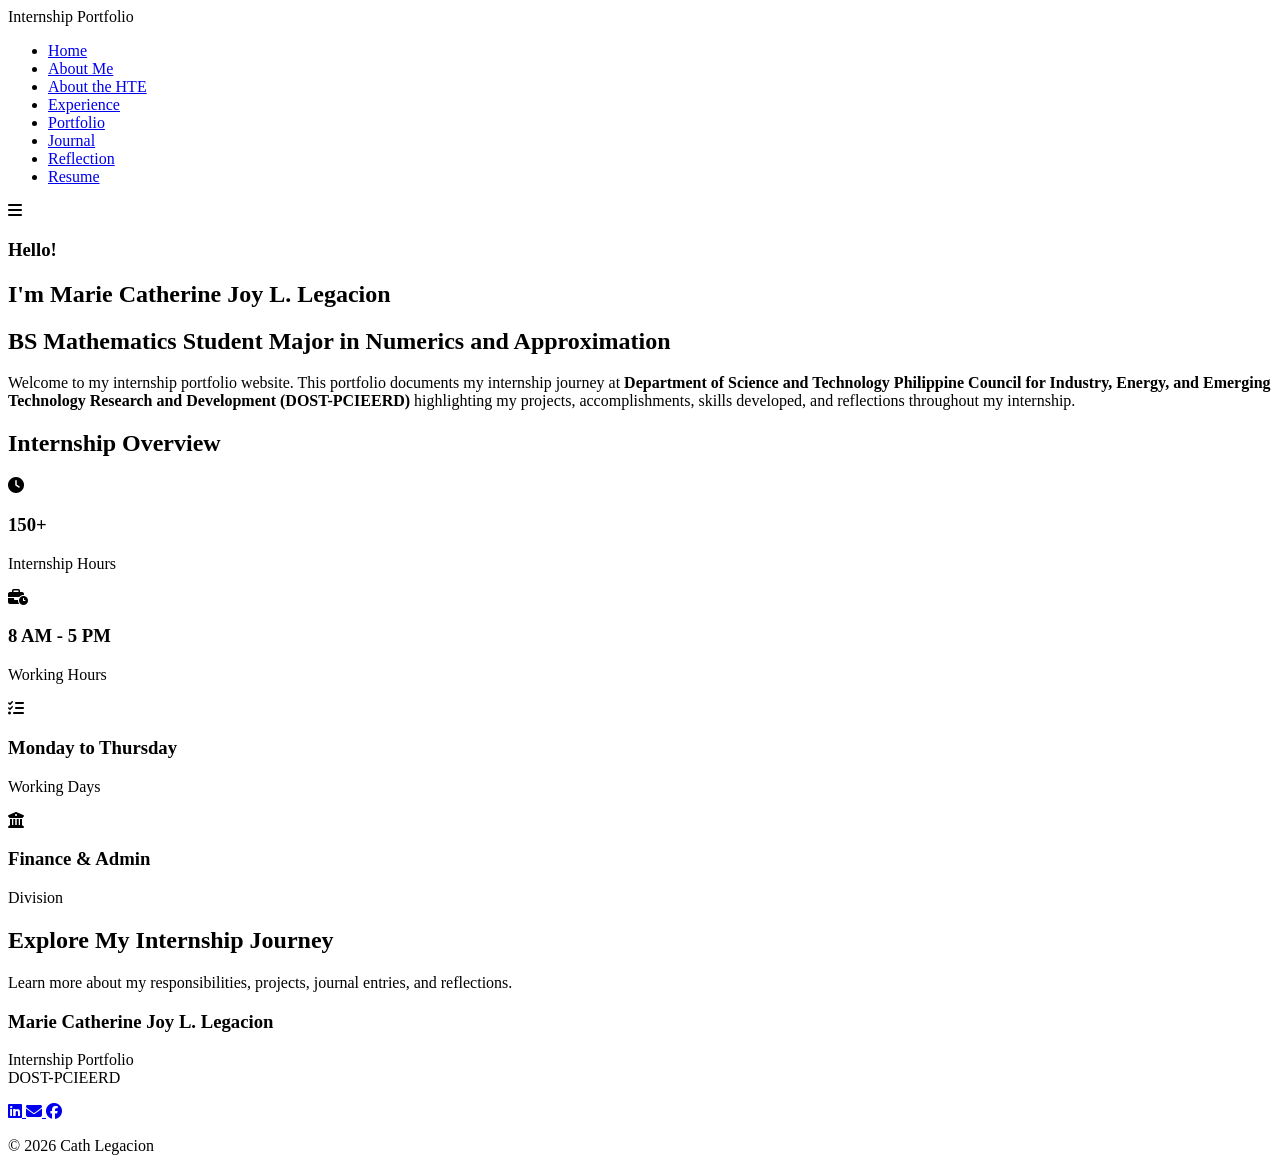
==== index.html @ b5eea6d8 "chore: initialize repository" ====
<!DOCTYPE html>
<html lang="en">

<head>

    <meta charset="UTF-8">
    <meta http-equiv="X-UA-Compatible" content="IE=edge">

    <meta name="viewport"
          content="width=device-width, initial-scale=1.0">

    <title>Marie Catherine Joy Legacion | Internship Portfolio</title>

    <!-- CSS -->
    <link rel="stylesheet" href="css/style.css">

    <!-- Google Font -->
    <link rel="preconnect" href="https://fonts.googleapis.com">

    <link rel="preconnect"
          href="https://fonts.gstatic.com"
          crossorigin>

    <link href="https://fonts.googleapis.com/css2?family=Poppins:wght@300;400;500;600;700&display=swap"
          rel="stylesheet">

    <!-- Font -->

    <link rel="stylesheet"
          href="https://cdnjs.cloudflare.com/ajax/libs/font-awesome/6.6.0/css/all.min.css">

</head>

<body>

<!-- ================= NAVBAR ================= -->

<header>

    <nav class="navbar">

        <div class="logo">

            Internship Portfolio

        </div>

        <ul class="nav-links">

            <li><a href="index.html" class="active">Home</a></li>

            <li><a href="about.html">About Me</a></li>

            <li><a href="dost.html">About the HTE</a></li>

            <li><a href="experience.html">Experience</a></li>

            <li><a href="portfolio.html">Portfolio</a></li>

            <li><a href="journal.html">Journal</a></li>

            <li><a href="reflection.html">Reflection</a></li>

            <li><a href="resume.html">Resume</a></li>

        </ul>

        <div class="menu-btn">

            <i class="fa-solid fa-bars"></i>

        </div>

    </nav>

</header>

<!-- ================= HERO ================= -->

<section class="hero">

    <div class="hero-content">

        <h3>Hello!</h3>

        <h1>I'm Marie Catherine Joy L. Legacion</h1>

        <h2>
            BS Mathematics Student Major in Numerics and Approximation
        </h2>

        <p>

            Welcome to my internship portfolio website.

            This portfolio documents my internship journey at
            <strong>Department of Science and Technology 
Philippine Council for Industry, Energy, and Emerging Technology
Research and Development (DOST-PCIEERD)</strong>
            highlighting my projects,
            accomplishments, skills developed,
            and reflections throughout my internship.

        </p>

    </div>

</section>

<!-- ================= QUICK STATS ================= -->

<section class="statistics">

    <h2>Internship Overview</h2>

    <div class="stats-container">

        <div class="card">

            <i class="fa-solid fa-clock"></i>

            <h3>150+</h3>

            <p>Internship Hours</p>

        </div>

        <div class="card">

            <i class="fa-solid fa-business-time"></i>

            <h3>8 AM - 5 PM</h3>

            <p>Working Hours</p>

        </div>

        <div class="card">

            <i class="fa-solid fa-list-check"></i>

            <h3>Monday to Thursday</h3>

            <p>Working Days</p>

        </div>

        <div class="card">

            <i class="fa-solid fa-building-columns"></i>

            <h3>Finance & Admin</h3>

            <p>Division</p>

        </div>

    </div>

</section>


<!-- ================= CTA ================= -->

<section class="cta">

    <h2>

        Explore My Internship Journey

    </h2>

    <p>

        Learn more about my responsibilities,
        projects,
        journal entries,
        and reflections.

    </p>

</section>

<!-- ================= FOOTER ================= -->

<footer>

    <div class="footer-content">

        <h3>

            Marie Catherine Joy L. Legacion

        </h3>

        <p>

            Internship Portfolio

            <br>

            DOST-PCIEERD

        </p>

        <div class="social">

            <a href="#">

                <i class="fab fa-linkedin"></i>

            </a>

            <a href="#">

                <i class="fas fa-envelope"></i>

            </a>

            <a href="#">

                <i class="fab fa-facebook"></i>

            </a>

        </div>

        <p class="copyright">

            © 2026 Cath Legacion

        </p>

    </div>

</footer>

<script src="js/script.js"></script>

</body>

</html>
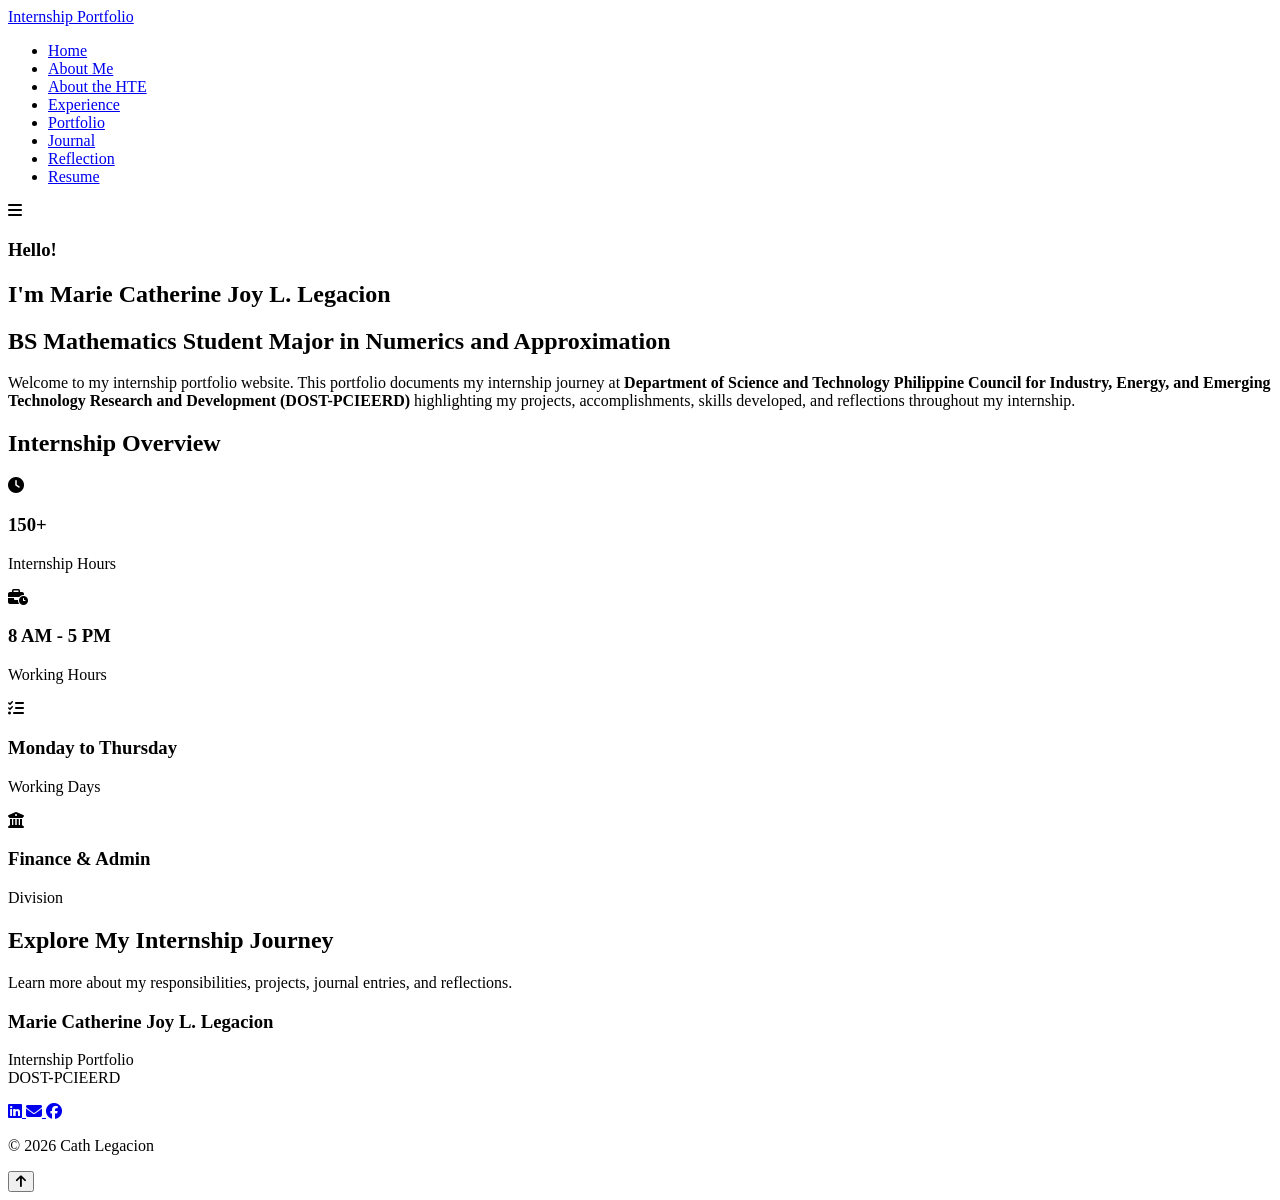
==== commit 19a6876b: "added file and edited file" ====
--- a/index.html
+++ b/index.html
@@ -40,29 +40,20 @@
     <nav class="navbar">
 
         <div class="logo">
-
-            Internship Portfolio
-
+            <a href="index.html">Internship Portfolio</a>
         </div>
 
         <ul class="nav-links">
 
-            <li><a href="index.html" class="active">Home</a></li>
-
+            <li><a href="index.html">Home</a></li>
             <li><a href="about.html">About Me</a></li>
-
             <li><a href="dost.html">About the HTE</a></li>
-
-            <li><a href="experience.html">Experience</a></li>
-
+            <li><a href="experience.html" class="active">Experience</a></li>
             <li><a href="portfolio.html">Portfolio</a></li>
-
             <li><a href="journal.html">Journal</a></li>
-
             <li><a href="reflection.html">Reflection</a></li>
-
             <li><a href="resume.html">Resume</a></li>
-
+            
         </ul>
 
         <div class="menu-btn">
@@ -237,6 +228,16 @@
 
 <script src="js/script.js"></script>
 
+<!-- ================= SCROLL TO TOP ================= -->
+
+<button id="scrollTopBtn" title="Go to top">
+
+    <i class="fa-solid fa-arrow-up"></i>
+
+</button>
+
+<script src="js/script.js"></script>
+
 </body>
 
 </html>
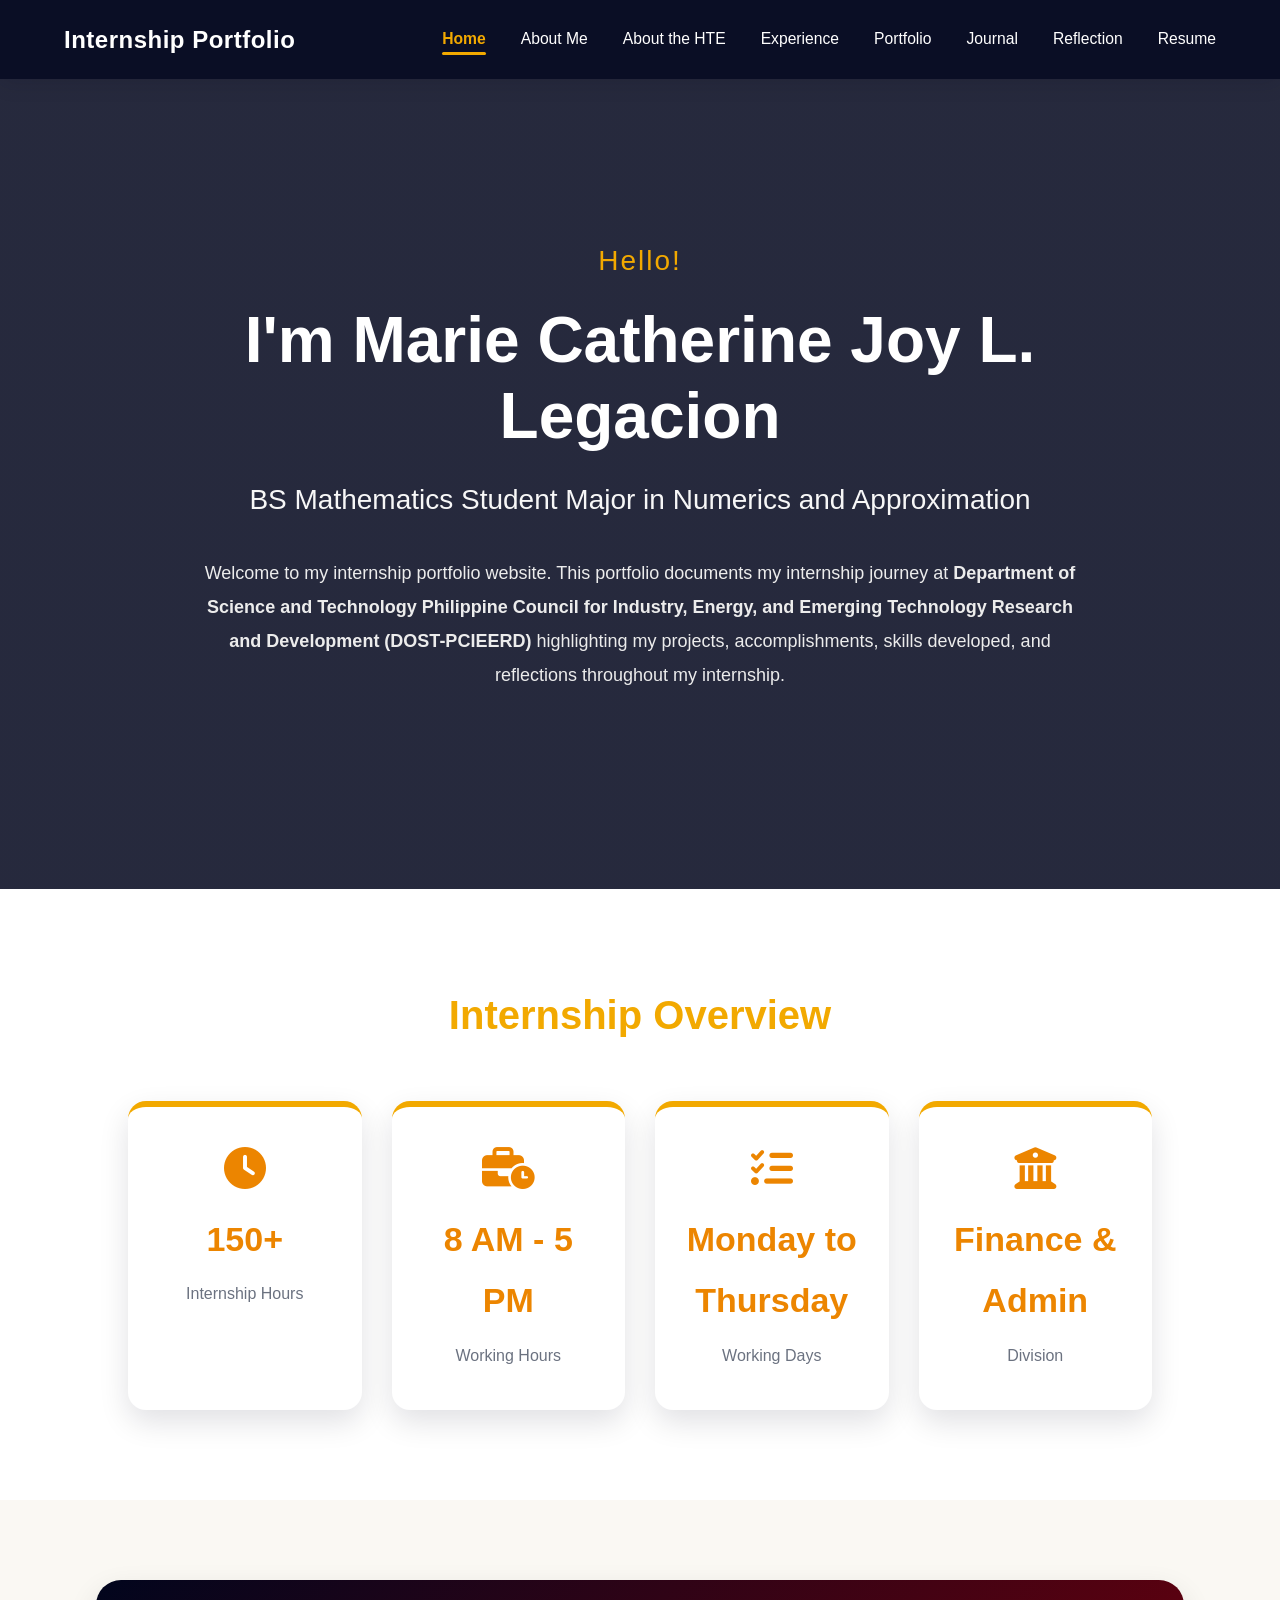
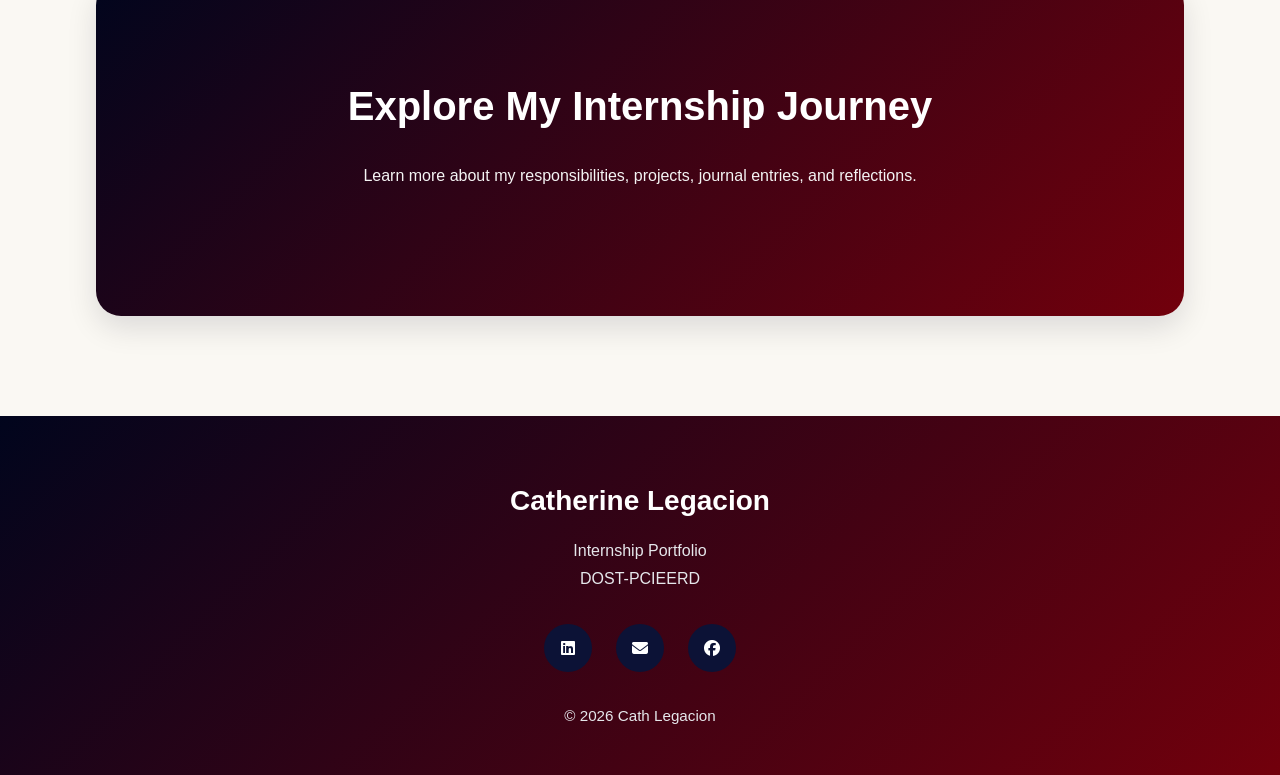
==== commit 2c1f1f4e: "added files and edited files" ====
--- a/index.html
+++ b/index.html
@@ -173,57 +173,37 @@
 </section>
 
 <!-- ================= FOOTER ================= -->
-
 <footer>
-
     <div class="footer-content">
-
-        <h3>
-
-            Marie Catherine Joy L. Legacion
-
-        </h3>
+        <h3>Catherine Legacion</h3>
 
         <p>
-
             Internship Portfolio
-
             <br>
-
             DOST-PCIEERD
-
         </p>
 
         <div class="social">
-
-            <a href="#">
-
+            <!-- LinkedIn -->
+            <a href="https://www.linkedin.com/in/catherine-legacion-89520137b/" target="_blank" rel="noopener noreferrer" title="LinkedIn">
                 <i class="fab fa-linkedin"></i>
-
             </a>
 
-            <a href="#">
-
+            <!-- Email (mailto link) -->
+            <a href="mailto:catherinelegacion@gmail.com" title="Email">
                 <i class="fas fa-envelope"></i>
-
             </a>
 
-            <a href="#">
-
+            <!-- Facebook -->
+            <a href="https://www.facebook.com/mariecatherinejoy.legacion" target="_blank" rel="noopener noreferrer" title="Facebook">
                 <i class="fab fa-facebook"></i>
-
             </a>
-
         </div>
 
         <p class="copyright">
-
             © 2026 Cath Legacion
-
         </p>
-
     </div>
-
 </footer>
 
 <script src="js/script.js"></script>
--- a/css/style.css
+++ b/css/style.css
@@ -0,0 +1,3619 @@
+/*==========================
+  GOOGLE FONT
+==========================*/
+
+@import url('https://fonts.googleapis.com/css2?family=Poppins:wght@300;400;500;600;700;800&display=swap');
+
+
+/*==========================
+  COLOR PALETTE
+==========================*/
+
+:root{
+
+    /* Main Theme - New Color Set Mapping */
+
+    --primary:#f2a900;       /* Gold / Yellow (Headings & Highlights) */
+    --primary-dark:#ec8500;  /* Bright Orange (Buttons & Primary Hovers) */
+
+    --secondary:#cb2a00;     /* Red-Orange (Secondary accents) */
+
+    --accent:#72000c;        /* Deep Crimson (Alerts, borders, subtle highlights) */
+
+    --gold:#f2a900;          /* Synced with Primary Gold */
+
+    --nav:#ec8500;           /* Synced with Bright Orange */
+
+    --dark-bg:#01051d;       /* Deep Navy Blue (Headers, footers, dark backgrounds) */
+
+    /* Neutrals & Structure */
+
+    --white:#ffffff;
+
+    --background:#faf8f3;
+
+    --section:#f5efe4;
+
+    --text:#374151;
+
+    --text-light:#6b7280;
+
+    --border:#e5dfd2;
+
+    --shadow:0 12px 30px rgba(1,5,29,.12);
+
+    --transition:.35s ease;
+
+}
+
+/*==========================
+  RESET
+==========================*/
+
+*{
+    margin:0;
+    padding:0;
+    box-sizing:border-box;
+}
+
+html{
+
+    scroll-behavior:smooth;
+
+}
+
+body{
+
+    font-family:'Poppins',sans-serif;
+
+    background:var(--background);
+
+    color:var(--text);
+
+    line-height:1.8;
+
+    overflow-x:hidden;
+
+}
+
+/*==========================
+  SCROLLBAR
+==========================*/
+
+::-webkit-scrollbar{
+
+    width:10px;
+
+}
+
+::-webkit-scrollbar-track{
+
+    background:#f0ece4;
+
+}
+
+::-webkit-scrollbar-thumb{
+
+    background:var(--nav);
+
+    border-radius:100px;
+
+}
+
+::-webkit-scrollbar-thumb:hover{
+
+    background:var(--primary);
+
+}
+
+/*==========================
+  TEXT SELECTION
+==========================*/
+
+::selection{
+
+    background:var(--nav);
+
+    color:white;
+
+}
+
+
+/*==========================
+  IMAGES
+==========================*/
+
+img{
+
+    max-width:100%;
+
+    display:block;
+
+}
+
+/*==========================
+  LINKS
+==========================*/
+
+a{
+
+    text-decoration:none;
+
+    color:inherit;
+
+    transition:var(--transition);
+
+}
+
+a:hover{
+
+    color:var(--nav);
+
+}
+
+
+/*==========================
+  LISTS
+==========================*/
+
+ul{
+
+    list-style:none;
+
+}
+
+
+/*==========================
+  BUTTONS
+==========================*/
+
+.btn{
+
+    display:inline-block;
+
+    padding:14px 34px;
+
+    border-radius:50px;
+
+    background:var(--primary-dark);
+
+    color:white;
+
+    font-weight:600;
+
+    transition:var(--transition);
+
+    border:2px solid var(--primary-dark);
+
+    cursor:pointer;
+
+}
+
+.btn:hover{
+
+    background:white;
+
+    color:var(--primary-dark);
+
+    transform:translateY(-3px);
+
+    box-shadow:var(--shadow);
+
+}
+
+
+/*==========================
+  SECTION
+==========================*/
+
+section{
+
+    padding:90px 10%;
+
+}
+
+
+/*==========================
+  HEADINGS
+==========================*/
+
+h1{
+
+    font-size:58px;
+
+    font-weight:700;
+
+    line-height:1.2;
+
+    color:var(--primary);
+
+}
+
+h2{
+
+    font-size:40px;
+
+    color:var(--primary);
+
+    margin-bottom:20px;
+
+}
+
+h3{
+
+    font-size:28px;
+
+    margin-bottom:12px;
+
+}
+
+h4{
+
+    font-size:22px;
+
+    margin-bottom:10px;
+
+}
+
+
+/*==========================
+  PARAGRAPHS
+==========================*/
+
+p{
+
+    color:var(--text-light);
+
+    margin-bottom:20px;
+
+}
+
+
+
+/*==========================
+        NAVIGATION ITEM
+==========================*/
+
+.nav-links li{
+
+    position:relative;
+
+}
+
+/*==========================
+  PAGE BANNER
+==========================*/
+
+.page-banner{
+
+    background:linear-gradient(135deg, var(--dark-bg), #0c1236);
+
+    color:white;
+
+    text-align:center;
+
+    padding:120px 10%;
+
+}
+
+.page-banner h1{
+
+    color:white;
+
+    margin-bottom:20px;
+
+}
+
+.page-banner p{
+
+    color:#f8f8f8;
+
+    max-width:900px;
+
+    margin:auto;
+
+}
+
+
+/*==========================
+  CONTENT SECTION
+==========================*/
+
+.content-section{
+
+    max-width:1300px;
+
+    margin:auto;
+
+}
+
+
+/*==========================
+  CARDS
+==========================*/
+
+.card-container{
+
+    display:grid;
+
+    grid-template-columns:repeat(auto-fit,minmax(280px,1fr));
+
+    gap:30px;
+
+    margin-top:40px;
+
+}
+
+.info-card{
+
+    background:white;
+
+    padding:35px;
+
+    border-radius:18px;
+
+    box-shadow:var(--shadow);
+
+    transition:var(--transition);
+
+    border-top:5px solid var(--gold);
+
+}
+
+.info-card:hover{
+
+    transform:translateY(-8px);
+
+    box-shadow:0 20px 45px rgba(1,5,29,.15);
+
+}
+
+.info-card i{
+
+    font-size:45px;
+
+    color:var(--primary-dark);
+
+    margin-bottom:20px;
+
+}
+
+.info-card img{
+
+    width:120px;
+
+    height:120px;
+
+    object-fit:cover;
+
+    border-radius:50%;
+
+    margin:0 auto 20px;
+
+    border:5px solid var(--gold);
+
+}
+
+
+/*==========================
+  DIVIDER
+==========================*/
+
+hr{
+
+    border:none;
+
+    height:1px;
+
+    background:#e5dfd2;
+
+    margin:60px 0;
+
+}
+
+
+/*==========================
+  RESPONSIVE
+==========================*/
+
+@media(max-width:992px){
+
+    h1{
+
+        font-size:46px;
+
+    }
+
+    h2{
+
+        font-size:34px;
+
+    }
+
+}
+
+@media(max-width:768px){
+
+    section{
+
+        padding:70px 8%;
+
+    }
+
+    h1{
+
+        font-size:38px;
+
+    }
+
+    h2{
+
+        font-size:30px;
+
+    }
+
+    h3{
+
+        font-size:24px;
+
+    }
+
+}
+
+@media(max-width:500px){
+
+    h1{
+
+        font-size:32px;
+
+    }
+
+    h2{
+
+        font-size:26px;
+
+    }
+
+}
+
+
+/*==================================================
+                    NAVIGATION BAR
+==================================================*/
+
+header{
+
+    position:sticky;
+
+    top:0;
+
+    left:0;
+
+    width:100%;
+
+    background:rgba(1,5,29,.96); /* Shifted to navy for legibility over colors */
+
+    backdrop-filter:blur(12px);
+
+    z-index:9999;
+
+    box-shadow:0 4px 20px rgba(1,5,29,.12);
+
+}
+
+
+/*==========================
+        NAVBAR
+==========================*/
+
+.navbar{
+
+    width:90%;
+
+    max-width:1400px;
+
+    margin:auto;
+
+    display:flex;
+
+    justify-content:space-between;
+
+    align-items:center;
+
+    padding:18px 0;
+
+}
+
+
+/*==========================
+          LOGO
+==========================*/
+
+.logo{
+
+    font-size:1.5rem;
+
+    font-weight:700;
+
+    color:white;
+
+    letter-spacing:.5px;
+
+    cursor:pointer;
+
+    transition:.3s;
+
+}
+
+.logo:hover{
+
+    color:var(--primary);
+
+}
+
+
+/*==========================
+       NAVIGATION LINKS
+==========================*/
+
+.nav-links{
+
+    display:flex;
+
+    align-items:center;
+
+    gap:35px;
+
+}
+
+/*==========================
+        NAVIGATION LINK
+==========================*/
+
+.nav-links a{
+
+    color:white;
+
+    font-size:.98rem;
+
+    font-weight:500;
+
+    transition:.3s;
+
+    position:relative;
+
+}
+
+
+/*==========================
+     HOVER UNDERLINE
+==========================*/
+
+.nav-links a::after{
+
+    content:"";
+
+    position:absolute;
+
+    left:0;
+
+    bottom:-8px;
+
+    width:0;
+
+    height:3px;
+
+    background:var(--primary);
+
+    border-radius:50px;
+
+    transition:.35s;
+
+}
+
+.nav-links a:hover::after{
+
+    width:100%;
+
+}
+
+.nav-links a:hover{
+
+    color:var(--primary);
+
+}
+
+
+/*==========================
+      ACTIVE PAGE
+==========================*/
+
+.nav-links a.active{
+
+    color:var(--primary);
+
+    font-weight:600;
+
+}
+
+.nav-links a.active::after{
+
+    width:100%;
+
+}
+
+
+/*==========================
+      MENU BUTTON
+==========================*/
+
+.menu-btn{
+
+    display:none;
+
+    color:white;
+
+    font-size:1.7rem;
+
+    cursor:pointer;
+
+}
+
+
+/*==========================
+     MOBILE NAVIGATION
+==========================*/
+
+@media(max-width:900px){
+
+    .menu-btn{
+
+        display:block;
+
+    }
+
+    .nav-links{
+
+        position:absolute;
+
+        top:100%;
+
+        left:0;
+
+        width:100%;
+
+        background:var(--dark-bg);
+
+        flex-direction:column;
+
+        align-items:center;
+
+        gap:25px;
+
+        padding:35px 0;
+
+        display:none;
+
+        box-shadow:0 10px 30px rgba(1,5,29,.15);
+
+    }
+
+    .nav-links.active{
+
+        display:flex;
+
+    }
+
+}
+
+/*==================================================
+                    HOME PAGE
+==================================================*/
+
+
+/*==========================
+          HERO
+==========================*/
+
+.hero{
+
+    min-height:90vh;
+
+    display:flex;
+
+    align-items:center;
+
+    justify-content:center;
+
+    text-align:center;
+
+    padding:120px 10%;
+
+    background:
+    linear-gradient(rgba(1,5,29,.85),
+    rgba(1,5,29,.85)),
+    url("../images/hero.jpg");
+
+    background-size:cover;
+
+    background-position:center;
+
+    color:white;
+
+}
+
+.hero-content{
+
+    max-width:900px;
+
+}
+
+.hero h3{
+
+    color:var(--primary);
+
+    font-weight:500;
+
+    letter-spacing:2px;
+
+    margin-bottom:15px;
+
+}
+
+.hero h1{
+
+    color:white;
+
+    font-size:64px;
+
+    margin-bottom:20px;
+
+}
+
+.hero h2{
+
+    color:#f7f7f7;
+
+    font-size:28px;
+
+    font-weight:400;
+
+    margin-bottom:30px;
+
+}
+
+.hero p{
+
+    color:#ececec;
+
+    font-size:18px;
+
+    margin-bottom:40px;
+
+    line-height:1.9;
+
+}
+
+
+/*==========================
+      STATISTICS
+==========================*/
+
+.statistics{
+
+    background:white;
+
+    text-align:center;
+
+}
+
+.statistics h2{
+
+    margin-bottom:50px;
+
+}
+
+.stats-container{
+
+    display:grid;
+
+    grid-template-columns:repeat(auto-fit,minmax(220px,1fr));
+
+    gap:30px;
+
+}
+
+.card{
+
+    background:white;
+
+    border-radius:18px;
+
+    padding:40px 30px;
+
+    box-shadow:var(--shadow);
+
+    transition:.35s;
+
+    border-top:6px solid var(--gold);
+
+}
+
+.card:hover{
+
+    transform:translateY(-10px);
+
+    box-shadow:0 20px 45px rgba(1,5,29,.15);
+
+}
+
+.card i{
+
+    font-size:42px;
+
+    color:var(--primary-dark);
+
+    margin-bottom:20px;
+
+}
+
+.card h3{
+
+    color:var(--primary-dark);
+
+    font-size:34px;
+
+    margin-bottom:10px;
+
+}
+
+.card p{
+
+    margin:0;
+
+}
+
+
+/*==========================
+      CALL TO ACTION
+==========================*/
+
+.cta{
+
+    text-align:center;
+
+    background:linear-gradient(
+        135deg,
+        var(--dark-bg),
+        var(--accent)
+    );
+
+    color:white;
+
+    border-radius:25px;
+
+    margin:80px auto;
+
+    width:85%;
+
+    box-shadow:var(--shadow);
+
+}
+
+.cta h2{
+
+    color:white;
+
+    margin-bottom:20px;
+
+}
+
+.cta p{
+
+    color:#f4f4f4;
+
+    max-width:700px;
+
+    margin:auto auto 35px;
+
+}
+
+.cta .btn{
+
+    background:var(--primary);
+
+    color:var(--dark-bg);
+
+    border:none;
+
+}
+
+.cta .btn:hover{
+
+    background:white;
+
+    color:var(--dark-bg);
+
+}
+
+/*==========================
+      FOOTER
+==========================*/
+
+footer{
+
+    background:var(--dark-bg);
+
+    color:white;
+
+    text-align:center;
+
+    padding:60px 10%;
+
+    margin-top:80px;
+
+}
+
+.footer-content h3{
+
+    color:white;
+
+    margin-bottom:10px;
+
+}
+
+.footer-content p{
+
+    color:#e5e7eb;
+
+}
+
+.social{
+
+    margin:30px 0;
+
+}
+
+.social a{
+
+    display:inline-flex;
+
+    justify-content:center;
+
+    align-items:center;
+
+    width:48px;
+
+    height:48px;
+
+    border-radius:50%;
+
+    background:#0c1236;
+
+    color:white;
+
+    margin:0 10px;
+
+    transition:.35s;
+
+}
+
+.social a:hover{
+
+    background:var(--gold);
+
+    color:var(--dark-bg);
+
+}
+
+.copyright{
+
+    margin-top:30px;
+
+    color:#d1d5db;
+
+    font-size:.95rem;
+
+}
+
+
+/*==========================
+      ANIMATIONS
+==========================*/
+
+.hero-content{
+
+    animation:fadeUp 1s ease;
+
+}
+
+.card{
+
+    animation:fadeUp .8s ease;
+
+}
+
+@keyframes fadeUp{
+
+    from{
+
+        opacity:0;
+
+        transform:translateY(40px);
+
+    }
+
+    to{
+
+        opacity:1;
+
+        transform:translateY(0);
+
+    }
+
+}
+
+
+/*==========================
+      RESPONSIVE
+==========================*/
+
+@media(max-width:900px){
+
+.hero{
+
+padding:90px 8%;
+
+}
+
+.hero h1{
+
+font-size:48px;
+
+}
+
+.hero h2{
+
+font-size:24px;
+
+}
+
+.stats-container{
+
+grid-template-columns:repeat(2,1fr);
+
+}
+
+}
+
+
+@media(max-width:600px){
+
+.hero h1{
+
+font-size:38px;
+
+}
+
+.hero h2{
+
+font-size:20px;
+
+}
+
+.hero p{
+
+font-size:16px;
+
+}
+
+.stats-container{
+
+grid-template-columns:1fr;
+
+}
+
+.cta{
+
+width:92%;
+
+}
+
+}
+
+/*==================================================
+                    ABOUT PAGE
+==================================================*/
+
+
+/*==========================
+        BIOGRAPHY
+==========================*/
+
+.about-container{
+
+    display:grid;
+
+    grid-template-columns:320px 1fr;
+
+    gap:60px;
+
+    align-items:center;
+
+}
+
+.about-image{
+
+    text-align:center;
+
+}
+
+.about-image img{
+
+    width:280px;
+
+    height:280px;
+
+    object-fit:cover;
+
+    border-radius:50%;
+
+    border:8px solid var(--gold);
+
+    box-shadow:var(--shadow);
+
+    transition:.4s;
+
+}
+
+.about-image img:hover{
+
+    transform:scale(1.03);
+
+}
+
+.about-text h2{
+
+    margin-bottom:20px;
+
+}
+
+.about-text p{
+
+    text-align:justify;
+
+}
+
+
+/*==========================
+        EDUCATION
+==========================*/
+
+.education-card{
+
+    background:white;
+
+    border-left:8px solid var(--secondary);
+
+    padding:35px;
+
+    border-radius:18px;
+
+    margin-top:30px;
+
+    box-shadow:var(--shadow);
+
+    transition:.35s;
+
+}
+
+.education-card:hover{
+
+    transform:translateY(-6px);
+
+    box-shadow:0 18px 35px rgba(1,5,29,.15);
+
+}
+
+.education-card h3{
+
+    color:var(--primary-dark);
+
+    margin-bottom:10px;
+
+}
+
+.education-card h4{
+
+    color:var(--secondary);
+
+    font-weight:600;
+
+    margin-bottom:15px;
+
+}
+
+.education-card p{
+
+    margin-bottom:0;
+
+}
+
+
+/*==========================
+      SKILLS
+==========================*/
+
+.skills-grid{
+
+    display:grid;
+
+    grid-template-columns:repeat(auto-fit,minmax(180px,1fr));
+
+    gap:20px;
+
+    margin-top:35px;
+
+}
+
+.skill-card{
+
+    background:white;
+
+    padding:20px;
+
+    border-radius:15px;
+
+    text-align:center;
+
+    font-weight:600;
+
+    box-shadow:var(--shadow);
+
+    border-top:5px solid var(--gold);
+
+    transition:.35s;
+
+}
+
+.skill-card:hover{
+
+    background:var(--primary-dark);
+
+    color:white;
+
+    transform:translateY(-8px);
+
+}
+
+.skill-card:hover p{
+
+    color:white;
+
+}
+
+
+/*==========================
+    CAREER INTERESTS
+==========================*/
+
+.interest-container{
+
+    display:grid;
+
+    grid-template-columns:repeat(auto-fit,minmax(250px,1fr));
+
+    gap:30px;
+
+    margin-top:40px;
+
+}
+
+.interest-card{
+
+    background:white;
+
+    border-radius:18px;
+
+    padding:35px;
+
+    text-align:center;
+
+    box-shadow:var(--shadow);
+
+    transition:.35s;
+
+}
+
+.interest-card:hover{
+
+    transform:translateY(-8px);
+
+    box-shadow:0 18px 35px rgba(1,5,29,.15);
+
+}
+
+.interest-card i{
+
+    font-size:50px;
+
+    color:var(--secondary);
+
+    margin-bottom:20px;
+
+}
+
+.interest-card h3{
+
+    color:var(--primary-dark);
+
+    margin-bottom:15px;
+
+}
+
+
+/*==========================
+      HIGHLIGHT BOX
+==========================*/
+
+.highlight-box{
+
+    background:linear-gradient(
+    135deg,
+    var(--dark-bg),
+    var(--accent));
+
+    color:white;
+
+    padding:40px;
+
+    border-radius:20px;
+
+    margin-top:40px;
+
+    box-shadow:var(--shadow);
+
+}
+
+.highlight-box h3{
+
+    color:white;
+
+    margin-bottom:15px;
+
+}
+
+.highlight-box p{
+
+    color:#f4f4f4;
+
+}
+
+
+/*==========================
+      STATISTICS
+==========================*/
+
+.about-stats{
+
+    display:grid;
+
+    grid-template-columns:repeat(4,1fr);
+
+    gap:25px;
+
+    margin-top:50px;
+
+}
+
+.about-stat{
+
+    background:white;
+
+    text-align:center;
+
+    padding:30px;
+
+    border-radius:15px;
+
+    box-shadow:var(--shadow);
+
+    transition:.35s;
+
+}
+
+.about-stat:hover{
+
+    transform:translateY(-8px);
+
+    box-shadow:0 18px 35px rgba(1,5,29,.15);
+
+}
+
+.about-stat h2{
+
+    color:var(--primary-dark);
+
+    margin-bottom:8px;
+
+}
+
+.about-stat p{
+
+    margin:0;
+
+}
+
+
+/*==========================
+      LIST STYLE
+==========================*/
+
+.content-section ul{
+
+    margin-top:15px;
+
+    padding-left:20px;
+
+}
+
+.content-section li{
+
+    margin-bottom:10px;
+
+    color:var(--text-light);
+
+}
+
+
+/*==========================
+      RESPONSIVE
+==========================*/
+
+@media(max-width:900px){
+
+.about-container{
+
+grid-template-columns:1fr;
+
+text-align:center;
+
+}
+
+.about-text p{
+
+text-align:left;
+
+}
+
+.about-stats{
+
+grid-template-columns:repeat(2,1fr);
+
+}
+
+}
+
+
+@media(max-width:600px){
+
+.about-image img{
+
+width:220px;
+
+height:220px;
+
+}
+
+.about-stats{
+
+grid-template-columns:1fr;
+
+}
+
+.skills-grid{
+
+grid-template-columns:repeat(2,1fr);
+
+}
+
+}
+
+/*==================================================
+                EXPERIENCE PAGE
+==================================================*/
+
+
+/*==========================
+        SECTION SPACING
+==========================*/
+
+.content-section{
+
+    margin-bottom:80px;
+
+}
+
+
+/*==========================
+          PARAGRAPHS
+==========================*/
+
+.content-section p{
+
+    max-width:1000px;
+
+    text-align:justify;
+
+}
+
+
+/*==========================
+      SUPERVISOR CARDS
+==========================*/
+
+.card-container{
+
+    margin-top:40px;
+
+}
+
+.info-card{
+
+    background:white;
+
+    border-radius:20px;
+
+    padding:35px;
+
+    text-align:center;
+
+    box-shadow:var(--shadow);
+
+    transition:.35s;
+
+}
+
+.info-card:hover{
+
+    transform:translateY(-10px);
+
+    box-shadow:0 20px 45px rgba(1,5,29,.15);
+
+}
+
+.info-card img{
+
+    width:150px;
+
+    height:150px;
+
+    object-fit:cover;
+
+    border-radius:50%;
+
+    border:6px solid var(--gold);
+
+    margin:0 auto 20px;
+
+}
+
+.info-card h4{
+
+    color:var(--text);
+
+    margin-top:10px;
+
+}
+
+.info-card p{
+
+    text-align:center;
+
+    margin-bottom:0;
+
+}
+
+
+/*==========================
+       ICON CARDS
+==========================*/
+
+.info-card i{
+
+    font-size:52px;
+
+    color:var(--primary-dark);
+
+    margin-bottom:20px;
+
+    transition:.35s;
+
+}
+
+
+/*==========================
+      DAILY ROUTINE
+==========================*/
+
+.card-container .info-card{
+
+    min-height:260px;
+
+}
+
+.card-container .info-card h4{
+
+    margin-top:15px;
+
+}
+
+
+/*==========================
+       CONTRIBUTIONS
+==========================*/
+
+.info-card:hover i{
+
+    color:var(--secondary);
+
+    transform:scale(1.08);
+
+    transition:.35s;
+
+}
+
+/*==========================
+        TOOLS USED
+==========================*/
+
+.info-card .fa-file-excel{
+
+    color:#217346;
+
+}
+
+.info-card .fa-envelope{
+
+    color:#0A66C2;
+
+}
+
+.info-card .fa-coins{
+
+    color:var(--gold);
+
+}
+
+.info-card .fa-desktop{
+
+    color:var(--accent);
+
+}
+
+
+/*==========================
+      SKILLS DEVELOPED
+==========================*/
+
+.skills-grid{
+
+    display:grid;
+
+    grid-template-columns:repeat(auto-fit,minmax(220px,1fr));
+
+    gap:20px;
+
+    margin-top:40px;
+
+}
+
+.skill-card{
+
+    background:white;
+
+    border-radius:15px;
+
+    padding:18px;
+
+    text-align:center;
+
+    font-weight:600;
+
+    border-left:5px solid var(--gold);
+
+    box-shadow:var(--shadow);
+
+    transition:.35s;
+
+}
+
+.skill-card:hover{
+
+    background:var(--primary-dark);
+
+    color:white;
+
+    transform:translateY(-6px);
+
+    box-shadow:0 18px 35px rgba(1,5,29,.15);
+
+}
+
+
+/*==========================
+       ROLE SECTION
+==========================*/
+
+.content-section:first-of-type{
+
+    position:relative;
+
+}
+
+.content-section:first-of-type::before{
+
+    content:"";
+
+    position:absolute;
+
+    left:0;
+
+    top:-10px;
+
+    width:80px;
+
+    height:5px;
+
+    background:var(--gold);
+
+    border-radius:50px;
+
+}
+
+
+/*==========================
+     SECTION HEADINGS
+==========================*/
+
+.content-section h2{
+
+    position:relative;
+
+    display:inline-block;
+
+    margin-bottom:30px;
+
+}
+
+.content-section h2::after{
+
+    content:"";
+
+    position:absolute;
+
+    left:0;
+
+    bottom:-10px;
+
+    width:60%;
+
+    height:4px;
+
+    background:var(--gold);
+
+    border-radius:50px;
+
+}
+
+
+/*==========================
+        ANIMATIONS
+==========================*/
+
+.info-card{
+
+    animation:fadeUp .8s ease;
+
+}
+
+.skill-card{
+
+    animation:fadeUp .8s ease;
+
+}
+
+
+/*==========================
+        RESPONSIVE
+==========================*/
+
+@media(max-width:900px){
+
+.info-card{
+
+padding:30px;
+
+}
+
+.info-card img{
+
+width:120px;
+
+height:120px;
+
+}
+
+.skills-grid{
+
+grid-template-columns:repeat(2,1fr);
+
+}
+
+}
+
+
+@media(max-width:600px){
+
+.skills-grid{
+
+grid-template-columns:1fr;
+
+}
+
+.card-container{
+
+grid-template-columns:1fr;
+
+}
+
+.info-card{
+
+padding:25px;
+
+}
+
+}
+
+/*==================================================
+                PORTFOLIO PAGE
+==================================================*/
+
+
+/*==========================
+        INTRODUCTION
+==========================*/
+
+.project-intro{
+
+    max-width:1000px;
+
+    margin:auto;
+
+    text-align:center;
+
+    margin-bottom:70px;
+
+}
+
+.project-intro p{
+
+    text-align:center;
+
+}
+
+
+/*==========================
+      PROJECT CARD
+==========================*/
+
+.project-card{
+
+    display:grid;
+
+    grid-template-columns:420px 1fr;
+
+    gap:45px;
+
+    align-items:center;
+
+    background:white;
+
+    border-radius:22px;
+
+    overflow:hidden;
+
+    box-shadow:var(--shadow);
+
+    margin-bottom:70px;
+
+    transition:.35s;
+
+}
+
+.project-card:hover{
+
+    transform:translateY(-8px);
+
+    box-shadow:0 25px 50px rgba(1,5,29,.15);
+
+}
+
+
+/*==========================
+      PROJECT IMAGE
+==========================*/
+
+.project-card img{
+
+    width:100%;
+
+    height:100%;
+
+    min-height:350px;
+
+    object-fit:cover;
+
+    transition:.5s;
+
+}
+
+.project-card:hover img{
+
+    transform:scale(1.05);
+
+}
+
+
+/*==========================
+      CONTENT
+==========================*/
+
+.project-content{
+
+    padding:40px;
+
+}
+
+.project-content h3{
+
+    color:var(--primary-dark);
+
+    margin-bottom:15px;
+
+}
+
+.project-content p{
+
+    text-align:justify;
+
+}
+
+/*==========================
+     FEATURE LIST
+==========================*/
+
+.project-content ul{
+
+    margin:20px 0;
+
+    padding-left:20px;
+
+}
+
+.project-content li{
+
+    margin-bottom:12px;
+
+    color:var(--text-light);
+
+}
+
+.project-content li::marker{
+
+    color:var(--secondary);
+
+}
+
+
+/*==========================
+        TAGS
+==========================*/
+
+.project-tags{
+
+    display:flex;
+
+    flex-wrap:wrap;
+
+    gap:12px;
+
+    margin:25px 0;
+
+}
+
+.project-tags span{
+
+    background:var(--section);
+
+    color:var(--text);
+
+    padding:10px 18px;
+
+    border-radius:50px;
+
+    font-size:.9rem;
+
+    font-weight:600;
+
+    transition:.35s;
+
+    border:1px solid var(--border);
+
+}
+
+.project-tags span:hover{
+
+    background:var(--primary-dark);
+
+    color:white;
+
+}
+
+
+/*==========================
+      BUTTON
+==========================*/
+
+.project-content .btn{
+
+    margin-top:15px;
+
+}
+
+
+/*==========================
+      PROJECT NUMBER
+==========================*/
+
+.project-number{
+
+    display:inline-block;
+
+    background:var(--accent);
+
+    color:white;
+
+    padding:6px 16px;
+
+    border-radius:50px;
+
+    font-weight:700;
+
+    margin-bottom:20px;
+
+}
+
+
+/*==========================
+      GALLERY GRID
+==========================*/
+
+.gallery{
+
+    display:grid;
+
+    grid-template-columns:repeat(auto-fit,minmax(250px,1fr));
+
+    gap:25px;
+
+    margin-top:60px;
+
+}
+
+.gallery img{
+
+    width:100%;
+
+    height:220px;
+
+    object-fit:cover;
+
+    border-radius:18px;
+
+    cursor:pointer;
+
+    transition:.35s;
+
+    box-shadow:var(--shadow);
+
+}
+
+.gallery img:hover{
+
+    transform:scale(1.04);
+
+    box-shadow:0 18px 35px rgba(1,5,29,.15);
+
+}
+
+
+/*==========================
+    FEATURE HIGHLIGHTS
+==========================*/
+
+.feature-grid{
+
+    display:grid;
+
+    grid-template-columns:repeat(auto-fit,minmax(250px,1fr));
+
+    gap:25px;
+
+    margin-top:60px;
+
+}
+
+.feature-card{
+
+    background:white;
+
+    padding:35px;
+
+    border-radius:18px;
+
+    text-align:center;
+
+    box-shadow:var(--shadow);
+
+    transition:.35s;
+
+}
+
+.feature-card:hover{
+
+    transform:translateY(-8px);
+
+    box-shadow:0 18px 35px rgba(1,5,29,.15);
+
+}
+
+.feature-card i{
+
+    font-size:48px;
+
+    color:var(--secondary);
+
+    margin-bottom:20px;
+
+}
+
+
+/*==========================
+      RESPONSIVE
+==========================*/
+
+@media(max-width:1100px){
+
+.project-card{
+
+grid-template-columns:1fr;
+
+}
+
+.project-card img{
+
+height:350px;
+
+}
+
+}
+
+
+@media(max-width:768px){
+
+.project-content{
+
+padding:30px;
+
+}
+
+.gallery{
+
+grid-template-columns:1fr;
+
+}
+
+}
+
+
+@media(max-width:500px){
+
+.project-content{
+
+padding:25px;
+
+}
+
+.project-tags{
+
+gap:8px;
+
+}
+
+.project-tags span{
+
+font-size:.8rem;
+
+}
+
+}
+
+/*==================================================
+                JOURNAL PAGE
+==================================================*/
+
+
+/*==========================
+      TIMELINE
+==========================*/
+
+.timeline{
+
+    position:relative;
+
+    max-width:1100px;
+
+    margin:70px auto;
+
+    padding-left:30px;
+
+}
+
+.timeline::before{
+
+    content:"";
+
+    position:absolute;
+
+    left:30px;
+
+    top:0;
+
+    width:4px;
+
+    height:100%;
+
+    background:linear-gradient(
+        to bottom,
+        var(--primary),
+        var(--secondary),
+        var(--accent)
+    );
+
+    border-radius:20px;
+
+}
+
+
+/*==========================
+      TIMELINE ITEM
+==========================*/
+
+.timeline-item{
+
+    position:relative;
+
+    margin-bottom:60px;
+
+    padding-left:80px;
+
+}
+
+.timeline-item:last-child{
+
+    margin-bottom:0;
+
+}
+
+
+/*==========================
+      TIMELINE DOT
+==========================*/
+
+.timeline-dot{
+
+    position:absolute;
+
+    left:16px;
+
+    top:40px;
+
+    width:30px;
+
+    height:30px;
+
+    background:var(--secondary);
+
+    border:5px solid white;
+
+    border-radius:50%;
+
+    box-shadow:0 0 0 5px rgba(236,133,2,0.25);
+
+}
+
+
+/*==========================
+        CARD
+==========================*/
+
+.timeline-content{
+
+    background:white;
+
+    border-radius:20px;
+
+    overflow:hidden;
+
+    box-shadow:var(--shadow);
+
+    transition:.35s;
+
+}
+
+.timeline-content:hover{
+
+    transform:translateY(-8px);
+
+    box-shadow:0 20px 40px rgba(1,5,29,.15);
+
+}
+
+
+/*==========================
+      THUMBNAIL
+==========================*/
+
+.timeline-content img{
+
+    width:100%;
+
+    height:260px;
+
+    object-fit:cover;
+
+    display:block;
+
+    transition:.4s;
+
+}
+
+.timeline-content:hover img{
+
+    transform:scale(1.03);
+
+}
+
+
+/*==========================
+        BODY
+==========================*/
+
+.timeline-body{
+
+    padding:35px;
+
+}
+
+.timeline-body h3{
+
+    color:var(--text);
+
+    margin-bottom:12px;
+
+}
+
+.timeline-body p{
+
+    text-align:justify;
+
+    margin-bottom:20px;
+
+}
+
+
+/*==========================
+       WEEK BADGE
+==========================*/
+
+.week-badge{
+
+    display:inline-block;
+
+    background:var(--primary);
+
+    color:var(--dark-bg);
+
+    font-weight:700;
+
+    padding:8px 18px;
+
+    border-radius:50px;
+
+    margin-bottom:20px;
+
+}
+
+
+/*==========================
+        BUTTON
+==========================*/
+
+.timeline-body .btn{
+
+    display:inline-block;
+
+    margin-top:10px;
+
+}
+
+
+/*==========================
+      RESPONSIVE
+==========================*/
+
+@media(max-width:768px){
+
+.timeline{
+
+padding-left:0;
+
+}
+
+.timeline::before{
+
+left:18px;
+
+}
+
+.timeline-item{
+
+padding-left:60px;
+
+}
+
+.timeline-dot{
+
+left:4px;
+
+}
+
+.timeline-content img{
+
+height:220px;
+
+}
+
+}
+
+
+@media(max-width:500px){
+
+.timeline-item{
+
+padding-left:45px;
+
+}
+
+.timeline-body{
+
+padding:25px;
+
+}
+
+.timeline-content img{
+
+height:180px;
+
+}
+
+}
+
+/*==================================================
+                REFLECTION PAGE
+==================================================*/
+
+
+/*==========================
+      HERO IMAGE
+==========================*/
+
+.reflection-hero{
+
+    max-width:1100px;
+
+    margin:50px auto;
+
+    border-radius:25px;
+
+    overflow:hidden;
+
+    box-shadow:var(--shadow);
+
+}
+
+.reflection-hero img{
+
+    width:100%;
+
+    height:420px;
+
+    object-fit:cover;
+
+    display:block;
+
+}
+
+
+/*==========================
+      REFLECTION ARTICLE
+==========================*/
+
+.reflection-content{
+
+    max-width:1000px;
+
+    margin:auto;
+
+}
+
+.reflection-card{
+
+    background:white;
+
+    padding:45px;
+
+    border-radius:22px;
+
+    box-shadow:var(--shadow);
+
+    margin-bottom:40px;
+
+    transition:.35s;
+
+}
+
+.reflection-card:hover{
+
+    transform:translateY(-6px);
+
+    box-shadow:0 20px 40px rgba(1,5,29,.12);
+
+}
+
+.reflection-card h2{
+
+    color:var(--primary-dark);
+
+    margin-bottom:20px;
+
+    position:relative;
+
+}
+
+.reflection-card h2::after{
+
+    content:"";
+
+    display:block;
+
+    width:70px;
+
+    height:4px;
+
+    background:var(--gold);
+
+    margin-top:10px;
+
+    border-radius:10px;
+
+}
+
+.reflection-card p{
+
+    text-align:justify;
+
+    line-height:1.9;
+
+    color:var(--text-light);
+
+}
+
+
+/*==========================
+        QUOTE BOX
+==========================*/
+
+.quote-box{
+
+    background:linear-gradient(
+        135deg,
+        var(--dark-bg),
+        var(--accent)
+    );
+
+    color:white;
+
+    padding:60px;
+
+    border-radius:25px;
+
+    text-align:center;
+
+    margin:70px auto;
+
+    box-shadow:var(--shadow);
+
+}
+
+.quote-box h2{
+
+    color:white;
+
+    margin-bottom:20px;
+
+}
+
+.quote-box p{
+
+    font-size:1.15rem;
+
+    font-style:italic;
+
+    line-height:1.8;
+
+}
+
+
+/*==========================
+        SKILLS GRID
+==========================*/
+
+.reflection-skills{
+
+    display:grid;
+
+    grid-template-columns:repeat(auto-fit,minmax(220px,1fr));
+
+    gap:20px;
+
+    margin-top:30px;
+
+}
+
+.reflection-skills div{
+
+    background:white;
+
+    padding:18px;
+
+    border-radius:15px;
+
+    text-align:center;
+
+    font-weight:600;
+
+    border-left:5px solid var(--gold);
+
+    box-shadow:var(--shadow);
+
+    transition:.35s;
+
+}
+
+.reflection-skills div:hover{
+
+    background:var(--primary-dark);
+
+    color:white;
+
+    transform:translateY(-5px);
+
+    box-shadow:0 18px 35px rgba(1,5,29,.15);
+
+}
+
+
+/*==========================
+      FINAL REFLECTION
+==========================*/
+
+.final-reflection{
+
+    background:linear-gradient(
+        135deg,
+        white,
+        var(--section)
+    );
+
+    border-left:8px solid var(--gold);
+
+}
+
+
+/*==========================
+        RESPONSIVE
+==========================*/
+
+@media(max-width:768px){
+
+.reflection-hero img{
+
+height:260px;
+
+}
+
+.reflection-card{
+
+padding:30px;
+
+}
+
+.quote-box{
+
+padding:40px 25px;
+
+}
+
+}
+
+
+@media(max-width:500px){
+
+.reflection-card{
+
+padding:25px;
+
+}
+
+}
+
+/*==================================================
+                    RESUME PAGE
+==================================================*/
+
+
+/*==========================
+        RESUME PREVIEW
+==========================*/
+
+.resume-preview{
+
+    max-width:1000px;
+
+    margin:60px auto;
+
+    background:white;
+
+    border-radius:25px;
+
+    padding:40px;
+
+    text-align:center;
+
+    box-shadow:var(--shadow);
+
+}
+
+.resume-preview img{
+
+    width:100%;
+
+    max-width:700px;
+
+    border-radius:15px;
+
+    box-shadow:0 15px 35px rgba(1,5,29,.15);
+
+    margin:30px auto;
+
+    display:block;
+
+}
+
+.resume-preview p{
+
+    max-width:750px;
+
+    margin:auto;
+
+    line-height:1.8;
+
+}
+
+/*==========================
+        RESUME BUTTON
+==========================*/
+
+.resume-buttons{
+
+    display:flex;
+
+    justify-content:center;
+
+    flex-wrap:wrap;
+
+    gap:20px;
+
+    margin-top:35px;
+
+}
+
+
+/*==========================
+        CONTACT SECTION
+==========================*/
+
+.contact-section{
+
+    margin:90px auto;
+
+    padding:70px 40px;
+
+    text-align:center;
+
+    border-radius:30px;
+
+    background:linear-gradient(
+        135deg,
+        var(--dark-bg),
+        var(--accent)
+    );
+
+    color:white;
+
+    box-shadow:var(--shadow);
+
+}
+
+.contact-section h2{
+
+    color:white;
+
+    font-size:2.5rem;
+
+    margin-bottom:20px;
+
+}
+
+.contact-section p{
+
+    max-width:750px;
+
+    margin:auto;
+
+    line-height:1.9;
+
+    opacity:.95;
+
+}
+
+
+/*==========================
+      CONTACT CARDS
+==========================*/
+
+.contact-grid{
+
+    display:grid;
+
+    grid-template-columns:repeat(auto-fit,minmax(250px,1fr));
+
+    gap:25px;
+
+    margin-top:50px;
+
+}
+
+.contact-card{
+
+    background:rgba(255,255,255,.12);
+
+    backdrop-filter:blur(10px);
+
+    padding:35px;
+
+    border-radius:20px;
+
+    transition:.35s;
+
+}
+
+.contact-card:hover{
+
+    transform:translateY(-8px);
+
+    background:rgba(255,255,255,.20);
+
+}
+
+.contact-card i{
+
+    font-size:42px;
+
+    margin-bottom:18px;
+
+    color:var(--primary);
+
+}
+
+.contact-card h3{
+
+    color:white;
+
+    margin-bottom:10px;
+
+}
+
+.contact-card a{
+
+    color:white;
+
+    text-decoration:none;
+
+    word-break:break-word;
+
+}
+
+.contact-card a:hover{
+
+    color:var(--primary);
+
+}
+
+
+/*==========================
+        THANK YOU
+==========================*/
+
+.thank-you{
+
+    text-align:center;
+
+    margin:90px auto;
+
+}
+
+.thank-you h2{
+
+    font-size:3rem;
+
+    color:var(--primary-dark);
+
+    margin-bottom:20px;
+
+}
+
+.thank-you p{
+
+    max-width:750px;
+
+    margin:auto;
+
+    font-size:1.1rem;
+
+    color:var(--text-light);
+
+}
+
+
+/*==========================
+      SOCIAL BUTTONS
+==========================*/
+
+.social-links{
+
+    display:flex;
+
+    justify-content:center;
+
+    flex-wrap:wrap;
+
+    gap:20px;
+
+    margin-top:35px;
+
+}
+
+.social-links a{
+
+    width:60px;
+
+    height:60px;
+
+    display:flex;
+
+    justify-content:center;
+
+    align-items:center;
+
+    border-radius:50%;
+
+    background:white;
+
+    color:var(--dark-bg);
+
+    box-shadow:var(--shadow);
+
+    font-size:1.5rem;
+
+    transition:.35s;
+
+}
+
+.social-links a:hover{
+
+    background:var(--primary);
+
+    color:var(--dark-bg);
+
+    transform:translateY(-6px);
+
+    box-shadow:0 18px 35px rgba(1,5,29,.15);
+
+}
+
+
+/*==========================
+        RESPONSIVE
+==========================*/
+
+@media(max-width:768px){
+
+.contact-section{
+
+padding:50px 25px;
+
+}
+
+.contact-section h2{
+
+font-size:2rem;
+
+}
+
+.thank-you h2{
+
+font-size:2.2rem;
+
+}
+
+.resume-preview{
+
+padding:25px;
+
+}
+
+}
+
+/*==================================================
+                    FOOTER
+==================================================*/
+
+footer{
+
+    background:linear-gradient(
+        135deg,
+        var(--dark-bg),
+        var(--accent)
+    );
+
+    color:white;
+
+    margin-top:100px;
+
+    padding:60px 10% 25px;
+
+}
+
+.footer-container{
+
+    display:grid;
+
+    grid-template-columns:2fr 1fr 1fr;
+
+    gap:50px;
+
+    align-items:flex-start;
+
+}
+
+/*==========================
+        BRAND
+==========================*/
+
+.footer-brand h2{
+
+    color:white;
+
+    margin-bottom:15px;
+
+}
+
+.footer-brand p{
+
+    line-height:1.8;
+
+    opacity:.9;
+
+}
+
+
+/*==========================
+      FOOTER LINKS
+==========================*/
+
+.footer-links h3,
+
+.footer-contact h3{
+
+    color:white;
+
+    margin-bottom:18px;
+
+}
+
+.footer-links ul{
+
+    list-style:none;
+
+}
+
+.footer-links li{
+
+    margin-bottom:12px;
+
+}
+
+.footer-links a{
+
+    color:#f5f5f5;
+
+    text-decoration:none;
+
+    transition:.35s;
+
+}
+
+.footer-links a:hover{
+
+    color:var(--primary);
+
+    padding-left:6px;
+
+}
+
+
+/*==========================
+      CONTACT INFO
+==========================*/
+
+.footer-contact p{
+
+    margin-bottom:12px;
+
+}
+
+.footer-contact a{
+
+    color:white;
+
+    text-decoration:none;
+
+}
+
+.footer-contact a:hover{
+
+    color:var(--primary);
+
+}
+
+
+/*==========================
+      SOCIAL ICONS
+==========================*/
+
+.footer-social{
+
+    display:flex;
+
+    gap:15px;
+
+    margin-top:20px;
+
+}
+
+.footer-social a{
+
+    width:45px;
+
+    height:45px;
+
+    border-radius:50%;
+
+    display:flex;
+
+    justify-content:center;
+
+    align-items:center;
+
+    background:rgba(255,255,255,.15);
+
+    color:white;
+
+    transition:.35s;
+
+    font-size:18px;
+
+}
+
+.footer-social a:hover{
+
+    background:var(--primary);
+
+    color:var(--dark-bg);
+
+    transform:translateY(-5px);
+
+}
+
+
+/*==========================
+      COPYRIGHT
+==========================*/
+
+.footer-bottom{
+
+    border-top:1px solid rgba(255,255,255,.15);
+
+    margin-top:40px;
+
+    padding-top:20px;
+
+    text-align:center;
+
+    font-size:.95rem;
+
+    opacity:.85;
+
+}
+
+
+/*==========================
+      RESPONSIVE
+==========================*/
+
+@media(max-width:900px){
+
+.footer-container{
+
+grid-template-columns:1fr;
+
+text-align:center;
+
+}
+
+.footer-social{
+
+justify-content:center;
+
+}
+
+}
+
+/*==================================================
+                SCROLL TO TOP BUTTON
+==================================================*/
+
+#scrollTopBtn{
+
+    position:fixed;
+
+    bottom:30px;
+
+    right:30px;
+
+    width:55px;
+
+    height:55px;
+
+    border:none;
+
+    border-radius:50%;
+
+    background:linear-gradient(
+        135deg,
+        var(--dark-bg),
+        var(--accent)
+    );
+
+    color:white;
+
+    font-size:20px;
+
+    cursor:pointer;
+
+    box-shadow:0 12px 30px rgba(1,5,29,.20);
+
+    display:none;
+
+    justify-content:center;
+
+    align-items:center;
+
+    transition:.35s;
+
+    z-index:999;
+
+}
+
+#scrollTopBtn:hover{
+
+    background:var(--primary);
+
+    color:var(--dark-bg);
+
+    transform:translateY(-5px) scale(1.08);
+
+    box-shadow:0 18px 35px rgba(1,5,29,.25);
+
+}
+
+#scrollTopBtn i{
+
+    pointer-events:none;
+
+}
+
+
+/* Mobile */
+
+@media(max-width:768px){
+
+#scrollTopBtn{
+
+bottom:20px;
+
+right:20px;
+
+width:50px;
+
+height:50px;
+
+font-size:18px;
+
+}
+
+}
+
+/*==================================================
+                SCROLL ANIMATIONS
+==================================================*/
+
+/* Hidden before appearing */
+
+.hidden{
+
+    opacity:0;
+
+    transform:translateY(60px);
+
+    transition:
+        opacity .8s ease,
+        transform .8s ease;
+
+}
+
+/* Visible */
+
+.show{
+
+    opacity:1;
+
+    transform:translateY(0);
+
+}
+
+/* Different animation styles */
+
+.fade-in{
+
+    opacity:0;
+
+    transition:opacity .9s ease;
+
+}
+
+.fade-in.show{
+
+    opacity:1;
+
+}
+
+.slide-left{
+
+    opacity:0;
+
+    transform:translateX(-80px);
+
+    transition:all .8s ease;
+
+}
+
+.slide-left.show{
+
+    opacity:1;
+
+    transform:translateX(0);
+
+}
+
+.slide-right{
+
+    opacity:0;
+
+    transform:translateX(80px);
+
+    transition:all .8s ease;
+
+}
+
+.slide-right.show{
+
+    opacity:1;
+
+    transform:translateX(0);
+
+}
+
+.zoom-in{
+
+    opacity:0;
+
+    transform:scale(.9);
+
+    transition:all .8s ease;
+
+}
+
+.zoom-in.show{
+
+    opacity:1;
+
+    transform:scale(1);
+
+}
+
+/* Smooth page load */
+
+body{
+
+    opacity:0;
+
+    transition:opacity .5s ease;
+
+}
+
+body.loaded{
+
+    opacity:1;
+
+}
+
+
+/* Sticky navbar effect */
+
+.navbar.sticky{
+
+    background:rgba(1,5,29,.96); /* Linked to navy dark background */
+
+    backdrop-filter:blur(12px);
+
+    box-shadow:0 8px 25px rgba(1,5,29,.18);
+
+}
+
+/*=========================
+    FLIP CARDS GRID & 3D
+=========================*/
+.card-container {
+    display: grid;
+    grid-template-columns: repeat(auto-fill, minmax(280px, 1fr));
+    gap: 1.5rem;
+    margin-top: 1.5rem;
+}
+
+.flip-card {
+    perspective: 1000px;
+    height: 250px;
+    cursor: pointer;
+    -webkit-tap-highlight-color: transparent;
+}
+
+.flip-card-inner {
+    position: relative;
+    width: 100%;
+    height: 100%;
+    transition: transform 0.6s cubic-bezier(0.4, 0, 0.2, 1);
+    transform-style: preserve-3d;
+}
+
+/* JavaScript Toggled Class */
+.flip-card.flipped .flip-card-inner {
+    transform: rotateY(180deg);
+}
+
+.flip-card-front,
+.flip-card-back {
+    position: absolute;
+    width: 100%;
+    height: 100%;
+    
+    /* Safari & Webkit Fix */
+    -webkit-backface-visibility: hidden;
+    backface-visibility: hidden;
+    
+    border-radius: 16px;
+    display: flex;
+    justify-content: center;
+    align-items: center;
+    text-align: center;
+    padding: 1.5rem;
+    box-shadow: 0 10px 20px rgba(0, 0, 0, 0.1);
+    transition: all 0.3s ease;
+}
+
+.flip-card-front {
+    background: #ffffff;
+    border: 1px solid rgba(0, 0, 0, 0.05);
+}
+
+.flip-card-front h4 {
+    color: #003366;
+    font-size: 1.1rem;
+    line-height: 1.5;
+    font-weight: 600;
+}
+
+.flip-card-back {
+    background: linear-gradient(135deg, #003366, #008080);
+    color: #ffffff;
+    transform: rotateY(180deg);
+}
+
+.flip-card-back p {
+    line-height: 1.6;
+    font-size: 0.9rem;
+    color: #ffffff;
+    margin: 0;
+}
+
+/* Hover effect on devices supporting hover */
+@media (hover: hover) {
+    .flip-card:hover .flip-card-front {
+        box-shadow: 0 15px 30px rgba(0, 0, 0, 0.15);
+        transform: translateY(-4px);
+    }
+}
+
+/* Mobile responsive sizing */
+@media screen and (max-width: 768px) {
+    .card-container {
+        grid-template-columns: 1fr;
+    }
+
+    .flip-card {
+        height: 220px;
+    }
+}
